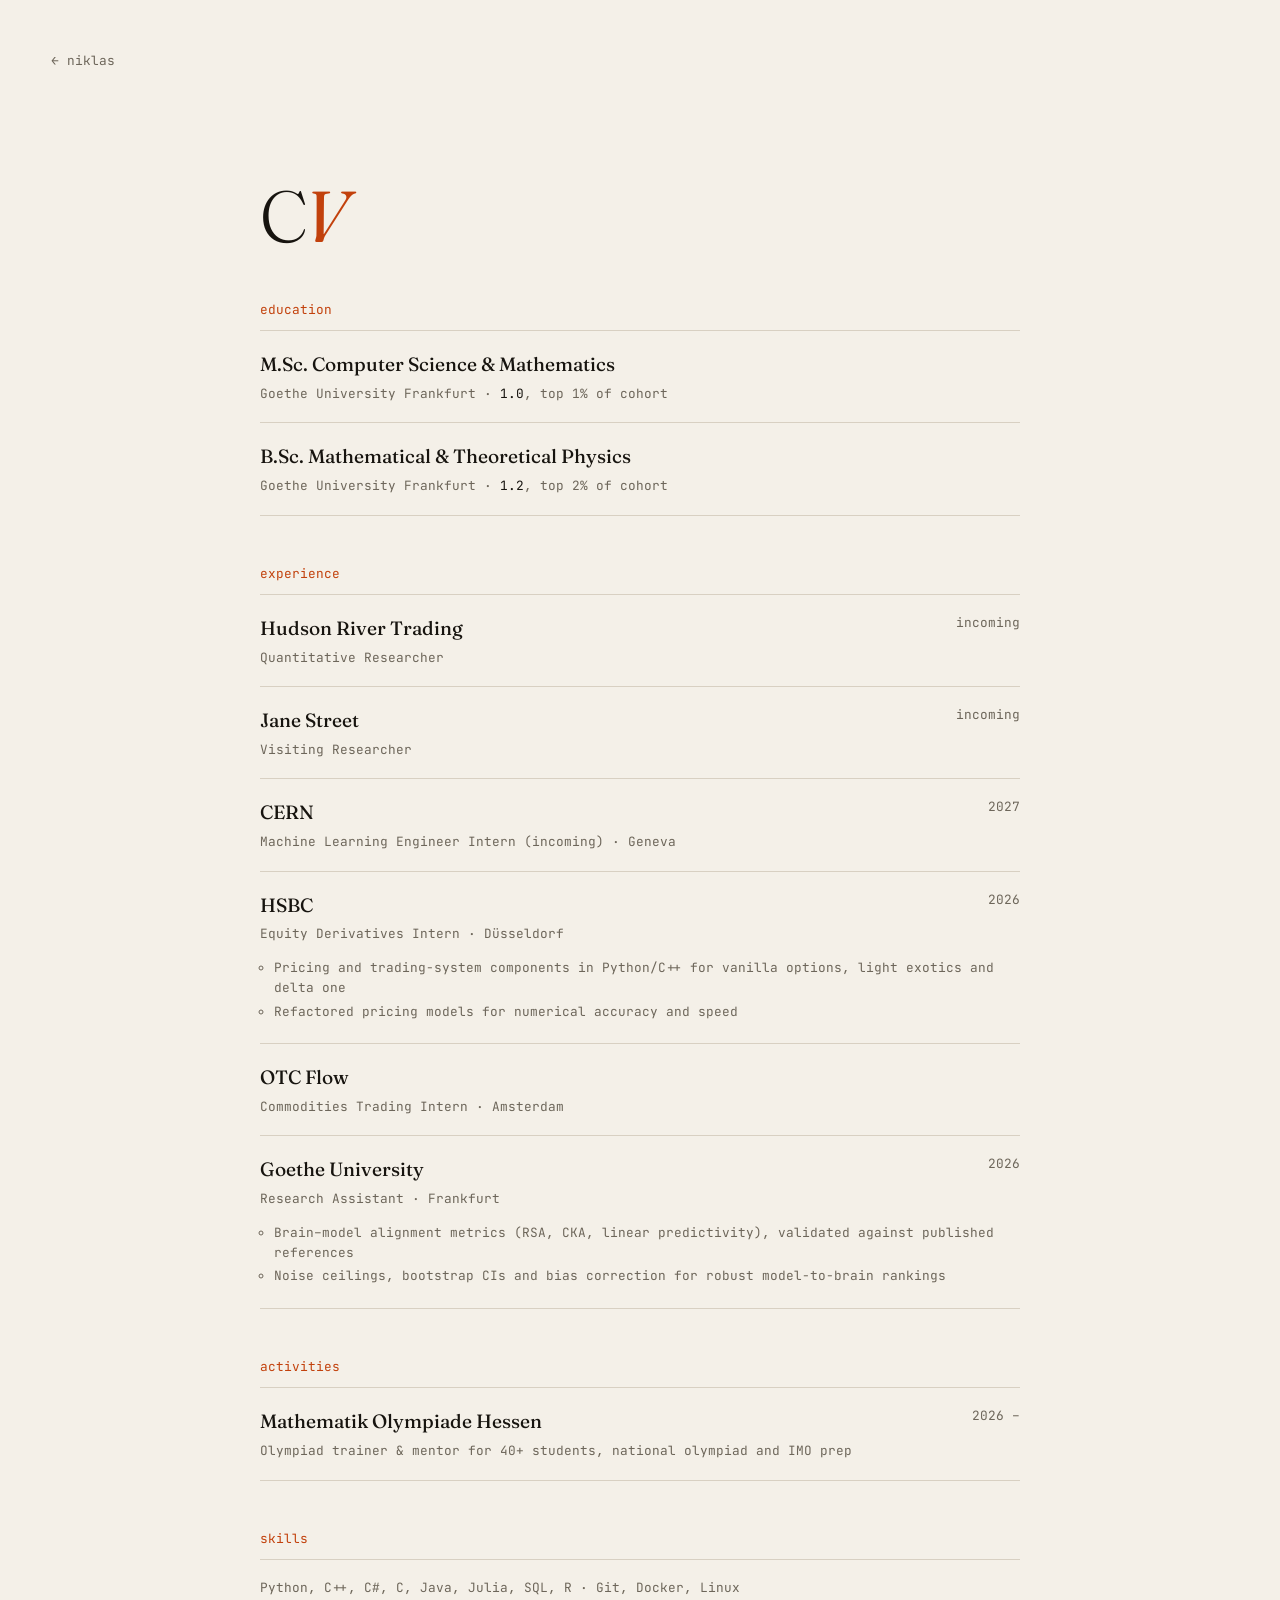
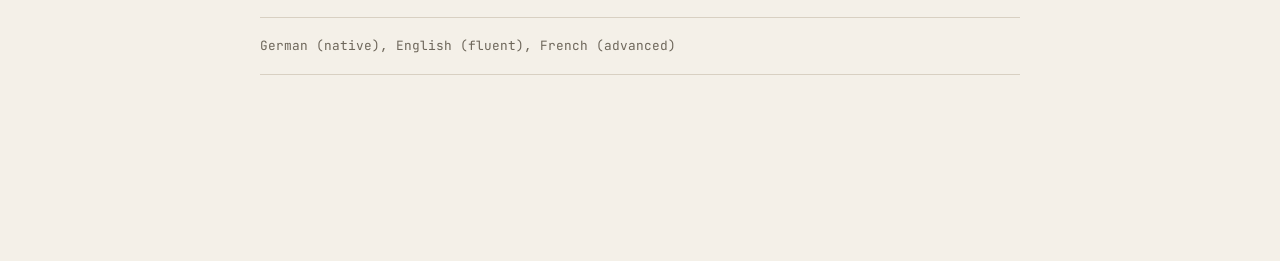
==== cv.html @ 652d4358 "Initial commit" ====
<!doctype html>
<html lang="en">
<head>
<meta charset="utf-8">
<meta name="viewport" content="width=device-width, initial-scale=1">
<title>CV · Niklas</title>
<link rel="preconnect" href="https://fonts.googleapis.com">
<link rel="preconnect" href="https://fonts.gstatic.com" crossorigin>
<link href="https://fonts.googleapis.com/css2?family=Fraunces:ital,opsz,wght@0,9..144,300;0,9..144,450;1,9..144,400&family=JetBrains+Mono:wght@400&display=swap" rel="stylesheet">
<link rel="stylesheet" href="page.css">
<script>try { const t = localStorage.getItem("theme"); if (t) document.documentElement.dataset.theme = t; } catch (e) {}</script>
</head>
<body>
<a href="index.html">← niklas</a>
<main>
  <h1>C<em>V</em></h1>

  <h2>education</h2>
  <ol>
    <li>
      <span class="title">M.Sc. Computer Science &amp; Mathematics</span>
      <span class="meta">Goethe University Frankfurt · <b>1.0</b>, top 1% of cohort</span>
    </li>
    <li>
      <span class="title">B.Sc. Mathematical &amp; Theoretical Physics</span>
      <span class="meta">Goethe University Frankfurt · <b>1.2</b>, top 2% of cohort</span>
    </li>
  </ol>

  <h2>experience</h2>
  <ol>
    <li>
      <span class="title">Hudson River Trading</span>
      <span class="when">incoming</span>
      <span class="meta">Quantitative Researcher</span>
    </li>
    <li>
      <span class="title">Jane Street</span>
      <span class="when">incoming</span>
      <span class="meta">Visiting Researcher</span>
    </li>
    <li>
      <span class="title">CERN</span>
      <span class="when">2027</span>
      <span class="meta">Machine Learning Engineer Intern (incoming) · Geneva</span>
    </li>
    <li>
      <span class="title">HSBC</span>
      <span class="when">2026</span>
      <span class="meta">Equity Derivatives Intern · Düsseldorf</span>
      <ul class="points">
        <li>Pricing and trading-system components in Python/C++ for vanilla options, light exotics and delta one</li>
        <li>Refactored pricing models for numerical accuracy and speed</li>
      </ul>
    </li>
    <li>
      <span class="title">OTC Flow</span>
      <span class="when"></span>
      <span class="meta">Commodities Trading Intern · Amsterdam</span>
    </li>
    <li>
      <span class="title">Goethe University</span>
      <span class="when">2026</span>
      <span class="meta">Research Assistant · Frankfurt</span>
      <ul class="points">
        <li>Brain–model alignment metrics (RSA, CKA, linear predictivity), validated against published references</li>
        <li>Noise ceilings, bootstrap CIs and bias correction for robust model-to-brain rankings</li>
      </ul>
    </li>
  </ol>

  <h2>activities</h2>
  <ol>
    <li>
      <span class="title">Mathematik Olympiade Hessen</span>
      <span class="when">2026 –</span>
      <span class="meta">Olympiad trainer &amp; mentor for 40+ students, national olympiad and IMO prep</span>
    </li>
  </ol>

  <h2>skills</h2>
  <ol>
    <li><span class="full">Python, C++, C#, C, Java, Julia, SQL, R · Git, Docker, Linux</span></li>
    <li><span class="full">German (native), English (fluent), French (advanced)</span></li>
  </ol>
</main>
</body>
</html>
---- page.css ----
/* shared style for the sub-pages (cv, publications) */
:root { --paper: #f4f0e8; --ink: #17140f; --muted: #6d665a; --rule: #d8d0c2; --accent: #c2410c; --gutter: clamp(20px, 4vw, 56px); }
@media (prefers-color-scheme: dark) {
  :root:not([data-theme="light"]) { --paper: #000; --ink: #ece6da; --muted: #8f877a; --rule: #26231e; --accent: #f59e0b; }
}
:root[data-theme="dark"] { --paper: #000; --ink: #ece6da; --muted: #8f877a; --rule: #26231e; --accent: #f59e0b; }

* { box-sizing: border-box; margin: 0; }
body { background: var(--paper); color: var(--ink); font-family: "JetBrains Mono", ui-monospace, monospace; font-size: 0.8rem; line-height: 1.6; padding: var(--gutter); }
a { color: var(--muted); text-decoration: none; transition: color 150ms; }
a:hover { color: var(--accent); }
:focus-visible { outline: 2px solid var(--accent); outline-offset: 3px; }

main { max-width: 760px; margin: 12vh auto 15vh; }
h1 { font-family: "Fraunces", Georgia, serif; font-weight: 300; font-size: clamp(2.6rem, 1.5rem + 4vw, 4.5rem); letter-spacing: -0.04em; line-height: 1; margin-bottom: 40px; }
h1 em { font-weight: 400; color: var(--accent); }
h2 { font-weight: 400; font-size: 0.8rem; color: var(--accent); margin: 48px 0 0; padding-bottom: 10px; }

ol { list-style: none; padding: 0; border-top: 1px solid var(--rule); }
ol > li { padding: 18px 0; border-bottom: 1px solid var(--rule); display: grid; grid-template-columns: minmax(0, 1fr) auto; gap: 4px 24px; }
.title { font-family: "Fraunces", Georgia, serif; font-size: 1.2rem; font-weight: 450; color: var(--ink); }
.when { color: var(--muted); white-space: nowrap; align-self: baseline; }
.meta, .full { color: var(--muted); grid-column: 1 / -1; }
.meta b { color: var(--ink); font-weight: 400; }
ul.points { grid-column: 1 / -1; padding-left: 1.1em; color: var(--muted); margin-top: 6px; }
ul.points li { margin: 3px 0; }

@media (max-width: 600px) {
  ol > li { grid-template-columns: 1fr; }
  .when { order: -1; }
}
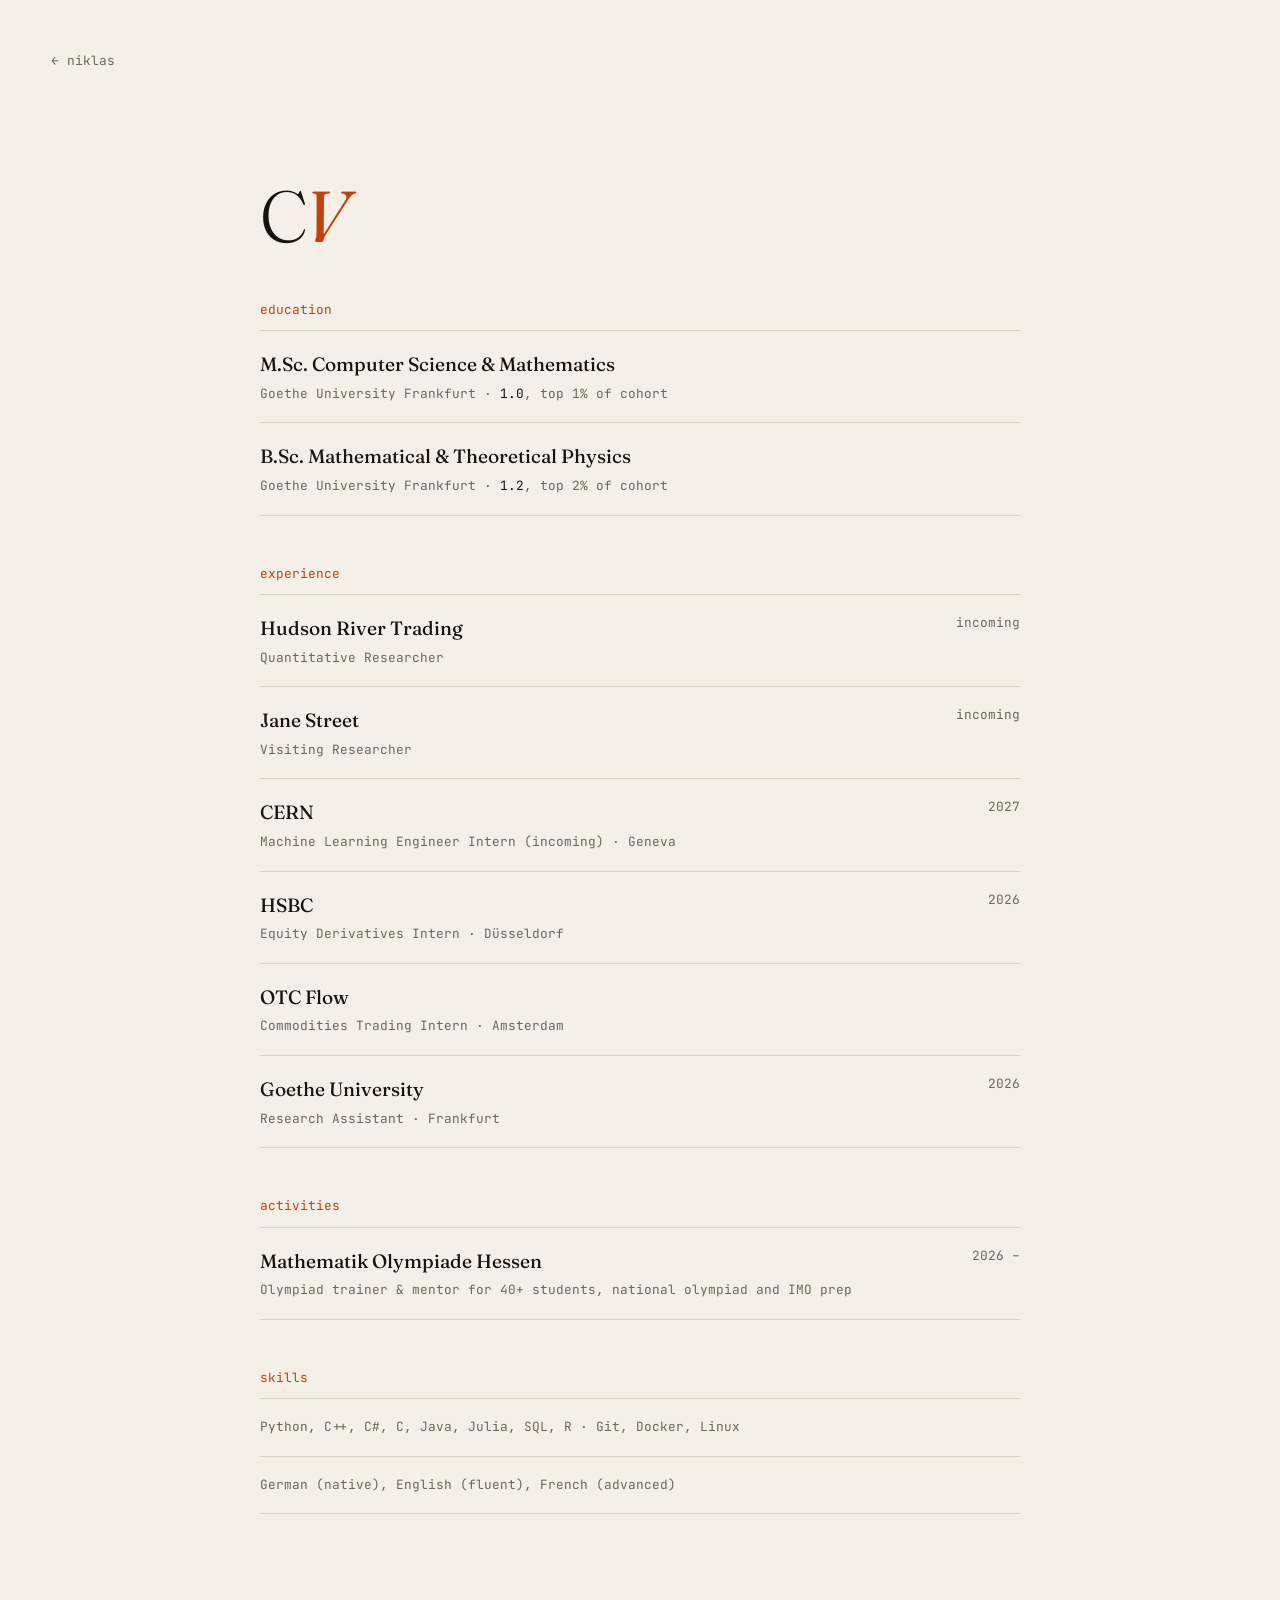
==== commit e0d73a9c: "fix: remove bullet points from CV entries" ====
--- a/cv.html
+++ b/cv.html
@@ -48,10 +48,6 @@
       <span class="title">HSBC</span>
       <span class="when">2026</span>
       <span class="meta">Equity Derivatives Intern · Düsseldorf</span>
-      <ul class="points">
-        <li>Pricing and trading-system components in Python/C++ for vanilla options, light exotics and delta one</li>
-        <li>Refactored pricing models for numerical accuracy and speed</li>
-      </ul>
     </li>
     <li>
       <span class="title">OTC Flow</span>
@@ -62,10 +58,6 @@
       <span class="title">Goethe University</span>
       <span class="when">2026</span>
       <span class="meta">Research Assistant · Frankfurt</span>
-      <ul class="points">
-        <li>Brain–model alignment metrics (RSA, CKA, linear predictivity), validated against published references</li>
-        <li>Noise ceilings, bootstrap CIs and bias correction for robust model-to-brain rankings</li>
-      </ul>
     </li>
   </ol>
 
--- a/page.css
+++ b/page.css
@@ -22,8 +22,6 @@
 .when { color: var(--muted); white-space: nowrap; align-self: baseline; }
 .meta, .full { color: var(--muted); grid-column: 1 / -1; }
 .meta b { color: var(--ink); font-weight: 400; }
-ul.points { grid-column: 1 / -1; padding-left: 1.1em; color: var(--muted); margin-top: 6px; }
-ul.points li { margin: 3px 0; }
 
 @media (max-width: 600px) {
   ol > li { grid-template-columns: 1fr; }
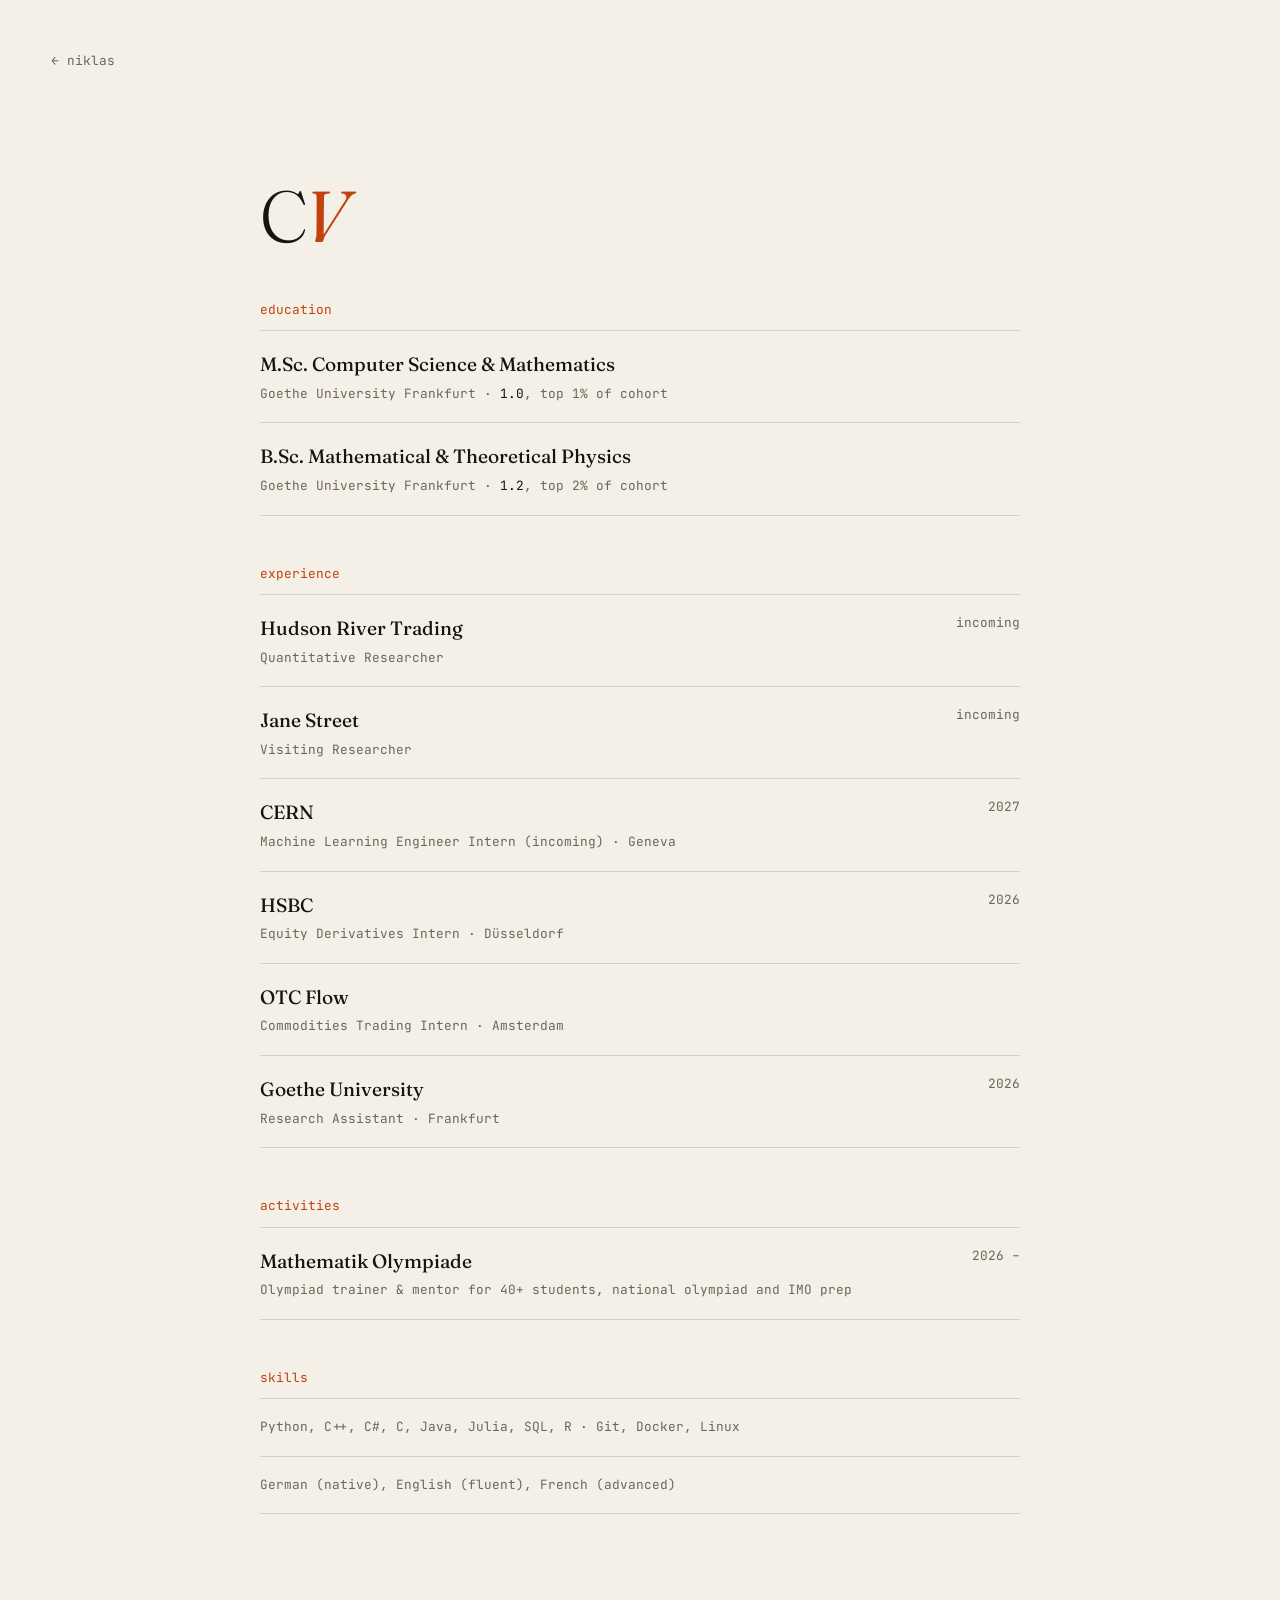
==== commit dbb1fc35: "Fix: CV update" ====
--- a/cv.html
+++ b/cv.html
@@ -64,7 +64,7 @@
   <h2>activities</h2>
   <ol>
     <li>
-      <span class="title">Mathematik Olympiade Hessen</span>
+      <span class="title">Mathematik Olympiade</span>
       <span class="when">2026 –</span>
       <span class="meta">Olympiad trainer &amp; mentor for 40+ students, national olympiad and IMO prep</span>
     </li>
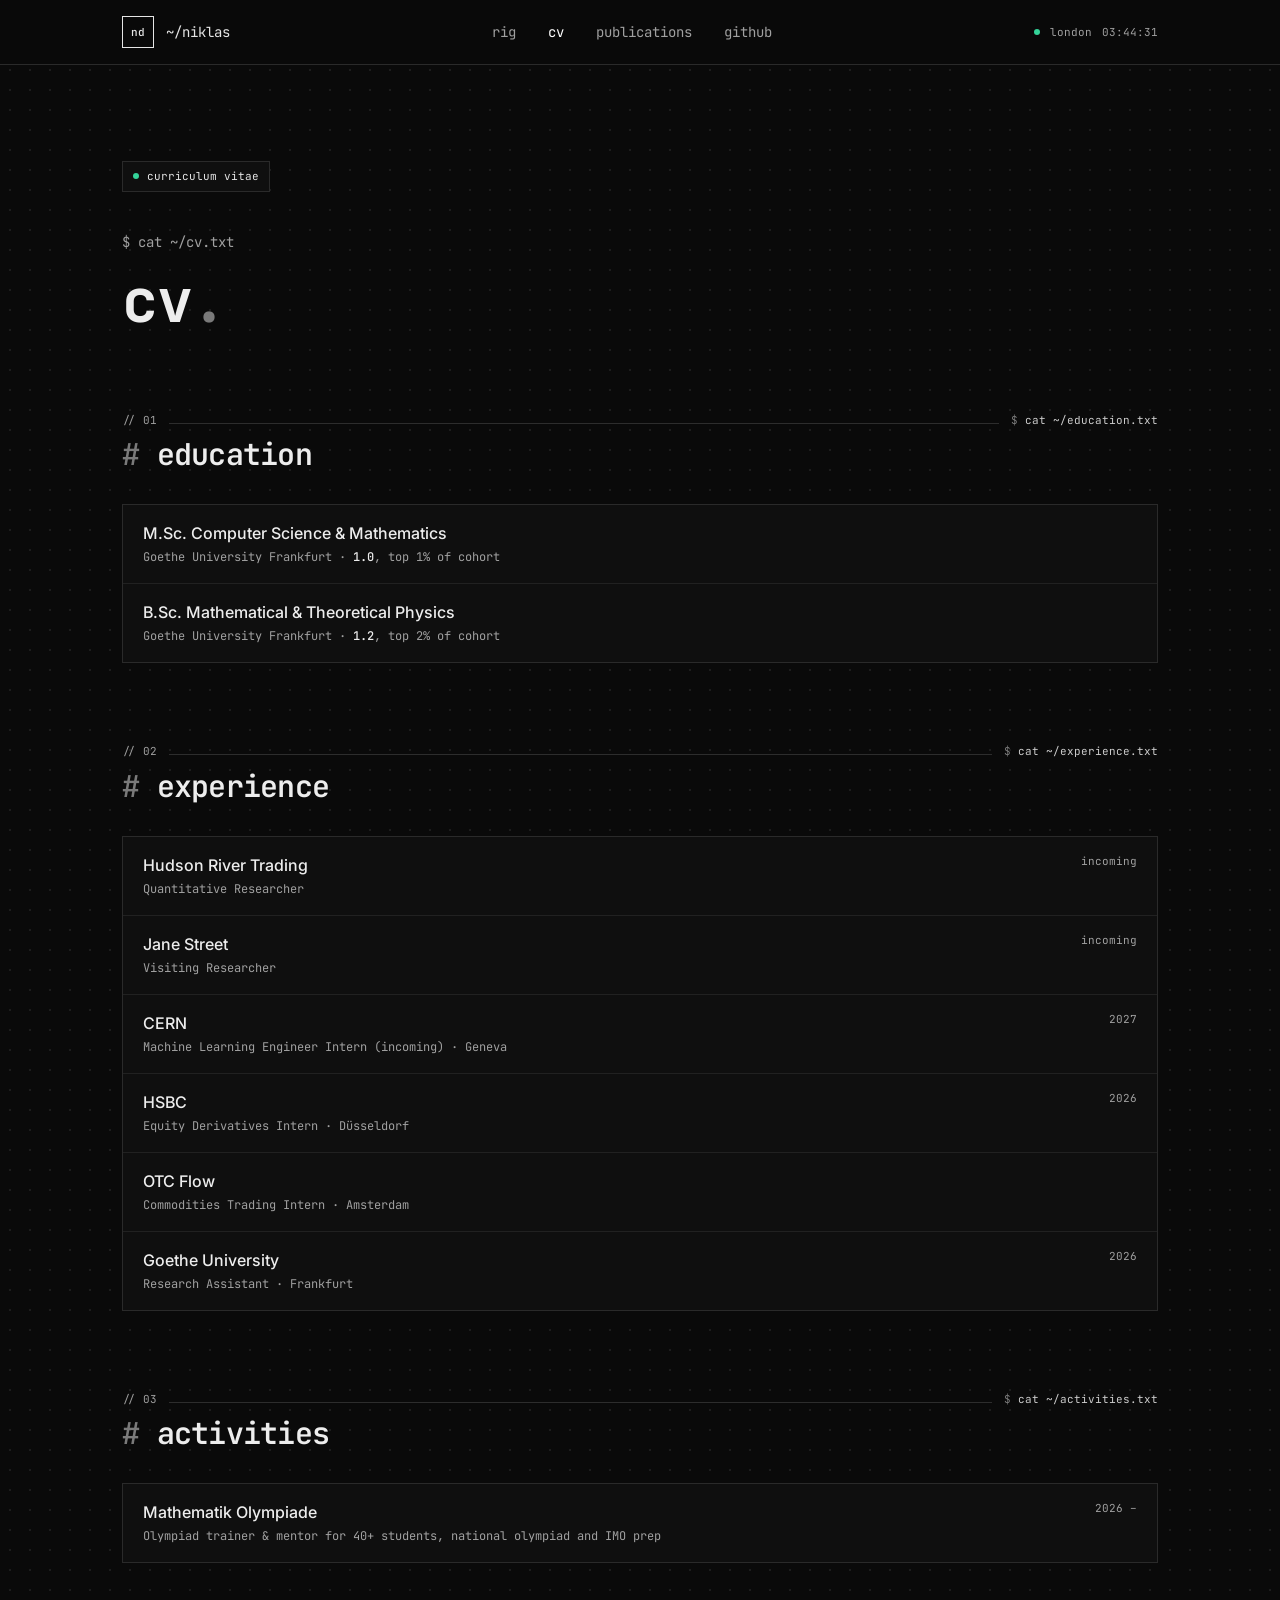
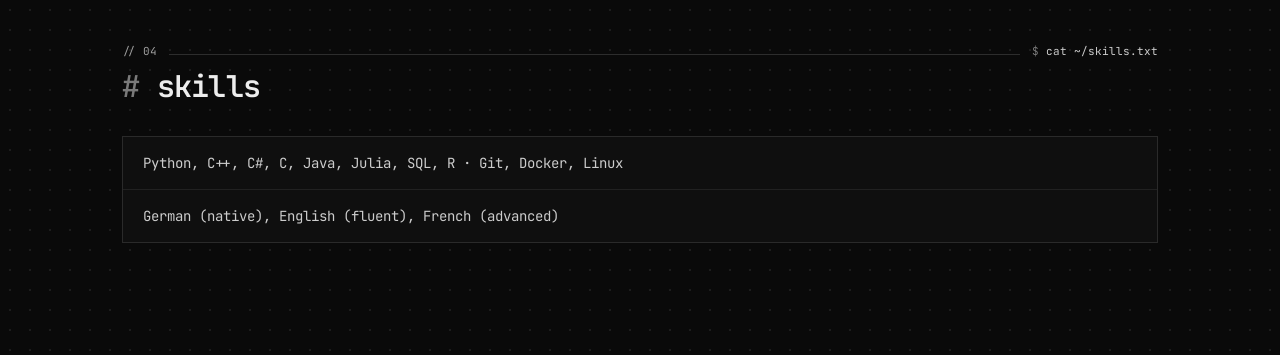
==== commit afeb9b37: "style: restyle cv and publications to match home page" ====
--- a/cv.html
+++ b/cv.html
@@ -3,78 +3,128 @@
 <head>
 <meta charset="utf-8">
 <meta name="viewport" content="width=device-width, initial-scale=1">
-<title>CV · Niklas</title>
+<title>cv · niklas</title>
+<meta name="theme-color" content="#0a0a0a">
+<meta name="color-scheme" content="dark">
+<link rel="icon" href="favicon.svg" type="image/svg+xml">
 <link rel="preconnect" href="https://fonts.googleapis.com">
 <link rel="preconnect" href="https://fonts.gstatic.com" crossorigin>
-<link href="https://fonts.googleapis.com/css2?family=Fraunces:ital,opsz,wght@0,9..144,300;0,9..144,450;1,9..144,400&family=JetBrains+Mono:wght@400&display=swap" rel="stylesheet">
+<link href="https://fonts.googleapis.com/css2?family=Inter:wght@400;500&family=JetBrains+Mono:wght@400;500;700&display=swap" rel="stylesheet">
 <link rel="stylesheet" href="page.css">
-<script>try { const t = localStorage.getItem("theme"); if (t) document.documentElement.dataset.theme = t; } catch (e) {}</script>
 </head>
 <body>
-<a href="index.html">← niklas</a>
+
+<header>
+  <div class="wrap">
+    <a class="logo" href="index.html"><b>nd</b><span>~/niklas</span></a>
+    <nav aria-label="Main navigation">
+      <a href="index.html#rig">rig</a>
+      <a href="cv.html" aria-current="page">cv</a>
+      <a href="publications.html">publications</a>
+      <a href="https://github.com/niklasdgl">github</a>
+    </nav>
+    <div class="status"><span class="dot"></span><span>london</span><span id="clock" aria-hidden="true"></span></div>
+  </div>
+  <div class="wrap"><nav class="subnav" aria-label="Mobile navigation">
+    <a href="index.html#rig">rig</a>
+    <a href="cv.html" aria-current="page">cv</a>
+    <a href="publications.html">publications</a>
+    <a href="https://github.com/niklasdgl">github</a>
+  </nav></div>
+</header>
+
 <main>
-  <h1>C<em>V</em></h1>
+  <div class="wrap">
+    <span class="badge"><span class="dot"></span>curriculum vitae</span>
+    <p class="prompt">$ cat ~/cv.txt</p>
+    <h1>cv<i>.</i></h1>
 
-  <h2>education</h2>
-  <ol>
-    <li>
+  <section class="section" aria-labelledby="education-h">
+    <div class="sec-head">
+      <div class="sec-top"><span aria-hidden="true">// 01</span><span class="rule" aria-hidden="true"></span><span class="cmd" aria-hidden="true"><b>$</b> cat ~/education.txt</span></div>
+      <h2 id="education-h"><span aria-hidden="true">#</span> education</h2>
+    </div>
+    <ol class="frame">
+      <li>
       <span class="title">M.Sc. Computer Science &amp; Mathematics</span>
       <span class="meta">Goethe University Frankfurt · <b>1.0</b>, top 1% of cohort</span>
-    </li>
-    <li>
+      </li>
+      <li>
       <span class="title">B.Sc. Mathematical &amp; Theoretical Physics</span>
       <span class="meta">Goethe University Frankfurt · <b>1.2</b>, top 2% of cohort</span>
-    </li>
-  </ol>
+      </li>
+  
+    </ol>
+  </section>
 
-  <h2>experience</h2>
-  <ol>
-    <li>
+  <section class="section" aria-labelledby="experience-h">
+    <div class="sec-head">
+      <div class="sec-top"><span aria-hidden="true">// 02</span><span class="rule" aria-hidden="true"></span><span class="cmd" aria-hidden="true"><b>$</b> cat ~/experience.txt</span></div>
+      <h2 id="experience-h"><span aria-hidden="true">#</span> experience</h2>
+    </div>
+    <ol class="frame">
+      <li>
       <span class="title">Hudson River Trading</span>
       <span class="when">incoming</span>
       <span class="meta">Quantitative Researcher</span>
-    </li>
-    <li>
+      </li>
+      <li>
       <span class="title">Jane Street</span>
       <span class="when">incoming</span>
       <span class="meta">Visiting Researcher</span>
-    </li>
-    <li>
+      </li>
+      <li>
       <span class="title">CERN</span>
       <span class="when">2027</span>
       <span class="meta">Machine Learning Engineer Intern (incoming) · Geneva</span>
-    </li>
-    <li>
+      </li>
+      <li>
       <span class="title">HSBC</span>
       <span class="when">2026</span>
       <span class="meta">Equity Derivatives Intern · Düsseldorf</span>
-    </li>
-    <li>
+      </li>
+      <li>
       <span class="title">OTC Flow</span>
       <span class="when"></span>
       <span class="meta">Commodities Trading Intern · Amsterdam</span>
-    </li>
-    <li>
+      </li>
+      <li>
       <span class="title">Goethe University</span>
       <span class="when">2026</span>
       <span class="meta">Research Assistant · Frankfurt</span>
-    </li>
-  </ol>
+      </li>
+  
+    </ol>
+  </section>
 
-  <h2>activities</h2>
-  <ol>
-    <li>
+  <section class="section" aria-labelledby="activities-h">
+    <div class="sec-head">
+      <div class="sec-top"><span aria-hidden="true">// 03</span><span class="rule" aria-hidden="true"></span><span class="cmd" aria-hidden="true"><b>$</b> cat ~/activities.txt</span></div>
+      <h2 id="activities-h"><span aria-hidden="true">#</span> activities</h2>
+    </div>
+    <ol class="frame">
+      <li>
       <span class="title">Mathematik Olympiade</span>
       <span class="when">2026 –</span>
       <span class="meta">Olympiad trainer &amp; mentor for 40+ students, national olympiad and IMO prep</span>
-    </li>
-  </ol>
+      </li>
+  
+    </ol>
+  </section>
 
-  <h2>skills</h2>
-  <ol>
-    <li><span class="full">Python, C++, C#, C, Java, Julia, SQL, R · Git, Docker, Linux</span></li>
-    <li><span class="full">German (native), English (fluent), French (advanced)</span></li>
-  </ol>
+  <section class="section" aria-labelledby="skills-h">
+    <div class="sec-head">
+      <div class="sec-top"><span aria-hidden="true">// 04</span><span class="rule" aria-hidden="true"></span><span class="cmd" aria-hidden="true"><b>$</b> cat ~/skills.txt</span></div>
+      <h2 id="skills-h"><span aria-hidden="true">#</span> skills</h2>
+    </div>
+    <ol class="frame">
+      <li><span class="full">Python, C++, C#, C, Java, Julia, SQL, R · Git, Docker, Linux</span></li>
+      <li><span class="full">German (native), English (fluent), French (advanced)</span></li>
+  
+    </ol>
+  </section>
+  </div>
 </main>
+<script src="page.js"></script>
 </body>
 </html>
--- a/page.css
+++ b/page.css
@@ -1,29 +1,71 @@
-/* shared style for the sub-pages (cv, publications) */
-:root { --paper: #f4f0e8; --ink: #17140f; --muted: #6d665a; --rule: #d8d0c2; --accent: #c2410c; --gutter: clamp(20px, 4vw, 56px); }
-@media (prefers-color-scheme: dark) {
-  :root:not([data-theme="light"]) { --paper: #000; --ink: #ece6da; --muted: #8f877a; --rule: #26231e; --accent: #f59e0b; }
+/* shared style for the sub-pages (cv, publications) — same system as index.html */
+:root {
+  --bg: #0a0a0a; --panel: #0f0f0f; --ink: #e5e5e5; --ink-hi: #ededed; --muted: #a0a0a0; --dim: #7a7a7a;
+  --line: #2a2a2a; --line-hi: #5a5a5a; --ok: #34d399;
+  --mono: "JetBrains Mono", ui-monospace, SFMono-Regular, Menlo, monospace;
+  --sans: Inter, system-ui, -apple-system, "Segoe UI", sans-serif;
 }
-:root[data-theme="dark"] { --paper: #000; --ink: #ece6da; --muted: #8f877a; --rule: #26231e; --accent: #f59e0b; }
+* { box-sizing: border-box; margin: 0; }
+html { scroll-behavior: smooth; }
+body {
+  background: var(--bg); color: var(--ink); font-family: var(--sans); font-size: 1rem; line-height: 1.5;
+  -webkit-font-smoothing: antialiased; min-height: 100vh; overflow-x: hidden;
+  background-image: radial-gradient(rgba(255,255,255,.08) 1px, transparent 1px); background-size: 20px 20px;
+}
+::selection { background: var(--ink); color: var(--bg); }
+a { color: inherit; text-decoration: none; }
+:focus-visible { outline: 1px solid var(--ink); outline-offset: 2px; }
+.wrap { max-width: 1100px; margin: 0 auto; padding: 0 1rem; }
+@media (min-width: 640px) { .wrap { padding: 0 2rem; } }
 
-* { box-sizing: border-box; margin: 0; }
-body { background: var(--paper); color: var(--ink); font-family: "JetBrains Mono", ui-monospace, monospace; font-size: 0.8rem; line-height: 1.6; padding: var(--gutter); }
-a { color: var(--muted); text-decoration: none; transition: color 150ms; }
-a:hover { color: var(--accent); }
-:focus-visible { outline: 2px solid var(--accent); outline-offset: 3px; }
+/* header: logo left, nav centre, status right */
+header { position: sticky; top: 0; z-index: 50; background: rgba(10,10,10,.85); backdrop-filter: blur(8px); border-bottom: 1px solid var(--line); }
+header > .wrap:first-child { display: flex; align-items: center; justify-content: space-between; height: 64px; font-family: var(--mono); font-size: .875rem; }
+.logo { display: flex; align-items: center; gap: .75rem; }
+.logo b { display: grid; place-items: center; width: 2rem; height: 2rem; border: 1px solid var(--ink); font-size: .6875rem; font-weight: 500; }
+nav { display: none; gap: 2rem; color: var(--muted); }
+nav a { transition: color .15s; } nav a:hover, nav a[aria-current] { color: #fff; }
+@media (min-width: 768px) { nav { display: flex; } }
+.status { display: flex; align-items: center; gap: .625rem; font-size: .6875rem; color: var(--muted); }
+.dot { width: .375rem; height: .375rem; border-radius: 50%; background: var(--ok); animation: pulse 2.4s ease-in-out infinite; }
+@keyframes pulse { 0%,100% { opacity: 1; transform: scale(1); } 50% { opacity: .55; transform: scale(.85); } }
+@media (prefers-reduced-motion: reduce) { .dot { animation: none; } }
+/* phones: nav drops into a second row under the header bar */
+.subnav { display: flex; gap: 1.5rem; padding: .75rem 0; border-bottom: 1px solid var(--line); font-family: var(--mono); font-size: .875rem; color: var(--muted); }
+.subnav a:hover, .subnav a[aria-current] { color: #fff; }
+@media (min-width: 768px) { .subnav { display: none; } }
 
-main { max-width: 760px; margin: 12vh auto 15vh; }
-h1 { font-family: "Fraunces", Georgia, serif; font-weight: 300; font-size: clamp(2.6rem, 1.5rem + 4vw, 4.5rem); letter-spacing: -0.04em; line-height: 1; margin-bottom: 40px; }
-h1 em { font-weight: 400; color: var(--accent); }
-h2 { font-weight: 400; font-size: 0.8rem; color: var(--accent); margin: 48px 0 0; padding-bottom: 10px; }
+main { padding: 4rem 0 5rem; }
+@media (min-width: 640px) { main { padding: 6rem 0 7rem; } }
+.badge { display: inline-flex; align-items: center; gap: .5rem; padding: .375rem .625rem; border: 1px solid var(--line); background: var(--panel); font-family: var(--mono); font-size: .6875rem; color: var(--ink); }
+.prompt { margin: 2.5rem 0 1rem; font-family: var(--mono); font-size: .875rem; color: var(--muted); }
+h1 { font-family: var(--mono); font-weight: 700; font-size: 2rem; line-height: 1.05; letter-spacing: -0.025em; color: var(--ink-hi); }
+h1 i { font-style: normal; color: var(--dim); }
+@media (min-width: 640px) { h1 { font-size: 3rem; } }
+@media (min-width: 768px) { h1 { font-size: 3.75rem; } }
 
-ol { list-style: none; padding: 0; border-top: 1px solid var(--rule); }
-ol > li { padding: 18px 0; border-bottom: 1px solid var(--rule); display: grid; grid-template-columns: minmax(0, 1fr) auto; gap: 4px 24px; }
-.title { font-family: "Fraunces", Georgia, serif; font-size: 1.2rem; font-weight: 450; color: var(--ink); }
-.when { color: var(--muted); white-space: nowrap; align-self: baseline; }
-.meta, .full { color: var(--muted); grid-column: 1 / -1; }
-.meta b { color: var(--ink); font-weight: 400; }
+.section { margin-top: 5rem; scroll-margin-top: 6rem; }
+.sec-head { display: flex; flex-direction: column; gap: .5rem; margin-bottom: 2rem; }
+.sec-top { display: flex; align-items: baseline; gap: .75rem; font-family: var(--mono); font-size: .6875rem; color: var(--muted); }
+.sec-top .rule { flex: 1; height: 1px; background: rgba(61,61,61,.7); }
+.sec-top .cmd { color: #ccc; } .sec-top .cmd b { font-weight: 400; color: var(--dim); }
+h2 { font-family: var(--mono); font-size: 1.5rem; line-height: 2rem; font-weight: 600; letter-spacing: -0.025em; color: var(--ink-hi); }
+h2 span { color: var(--dim); }
+@media (min-width: 640px) { h2 { font-size: 1.875rem; line-height: 2.25rem; } }
+
+/* entries live in one framed list per section */
+.frame { list-style: none; padding: 0; border: 1px solid var(--line); background: var(--panel); overflow: hidden; }
+.frame > li { display: grid; grid-template-columns: minmax(0, 1fr) auto; gap: .125rem 1.5rem; padding: 1rem 1.25rem; border-top: 1px solid rgba(42,42,42,.7); transition: background-color .2s ease; }
+.frame > li:first-child { border-top: 0; }
+.frame > li:hover { background: #141414; }
+.title { font-size: 1rem; line-height: 1.5rem; font-weight: 500; color: var(--ink-hi); }
+a.title:hover { color: #fff; text-decoration: underline; text-underline-offset: 3px; }
+.when { align-self: baseline; white-space: nowrap; font-family: var(--mono); font-size: .6875rem; color: var(--muted); }
+.meta, .full { grid-column: 1 / -1; font-family: var(--mono); font-size: .75rem; line-height: 1.25rem; color: var(--muted); }
+.meta b { color: var(--ink-hi); font-weight: 500; }
+.full { font-size: .875rem; color: #ccc; }
 
 @media (max-width: 600px) {
-  ol > li { grid-template-columns: 1fr; }
+  .frame > li { grid-template-columns: 1fr; }
   .when { order: -1; }
 }
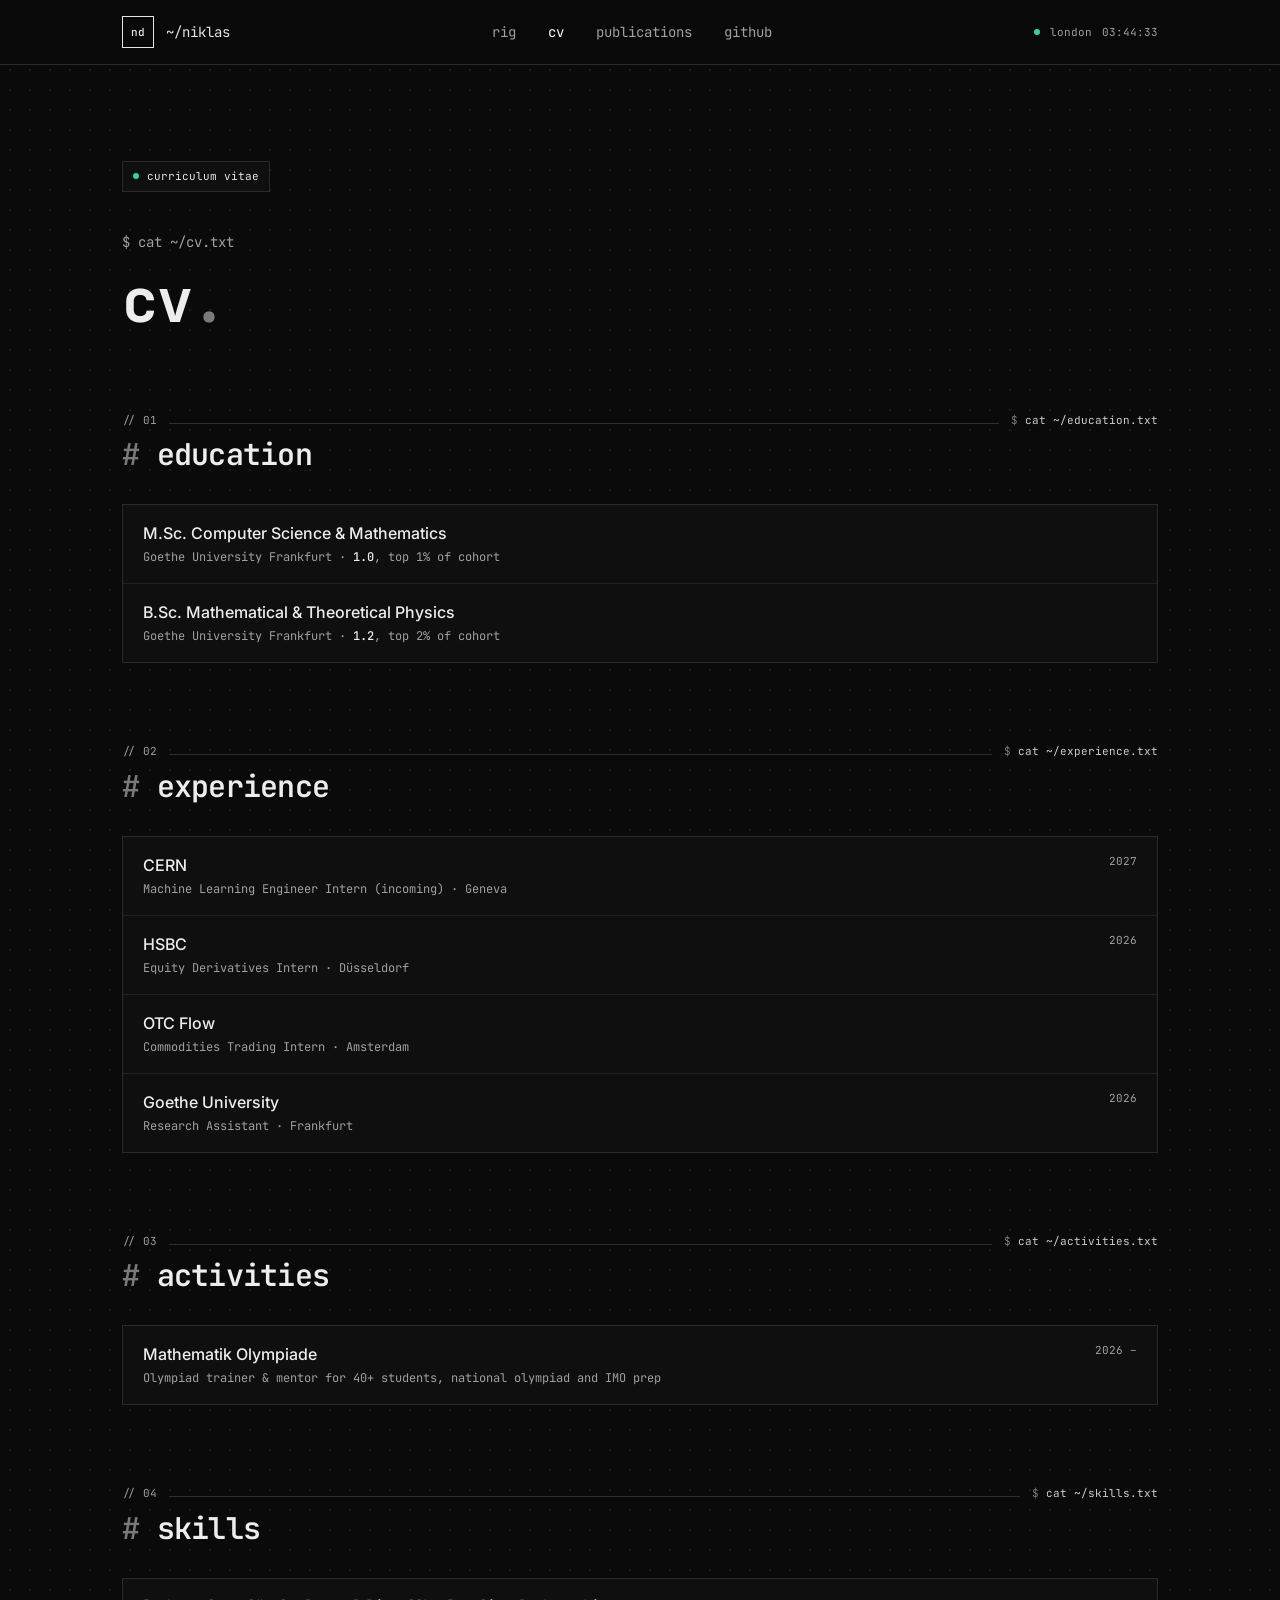
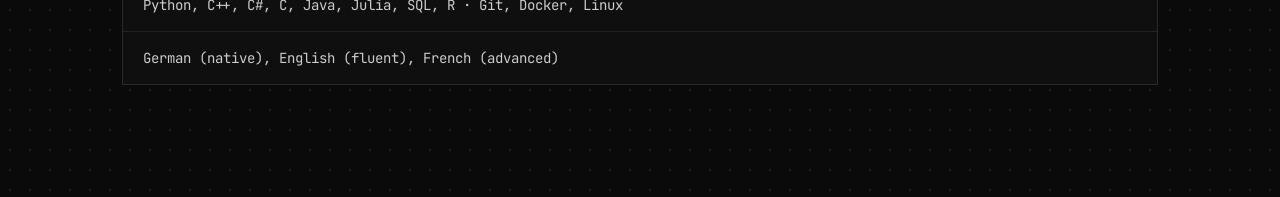
==== commit 463198de: "fix: remove inaccurate experience entries" ====
--- a/cv.html
+++ b/cv.html
@@ -64,16 +64,6 @@
     </div>
     <ol class="frame">
       <li>
-      <span class="title">Hudson River Trading</span>
-      <span class="when">incoming</span>
-      <span class="meta">Quantitative Researcher</span>
-      </li>
-      <li>
-      <span class="title">Jane Street</span>
-      <span class="when">incoming</span>
-      <span class="meta">Visiting Researcher</span>
-      </li>
-      <li>
       <span class="title">CERN</span>
       <span class="when">2027</span>
       <span class="meta">Machine Learning Engineer Intern (incoming) · Geneva</span>
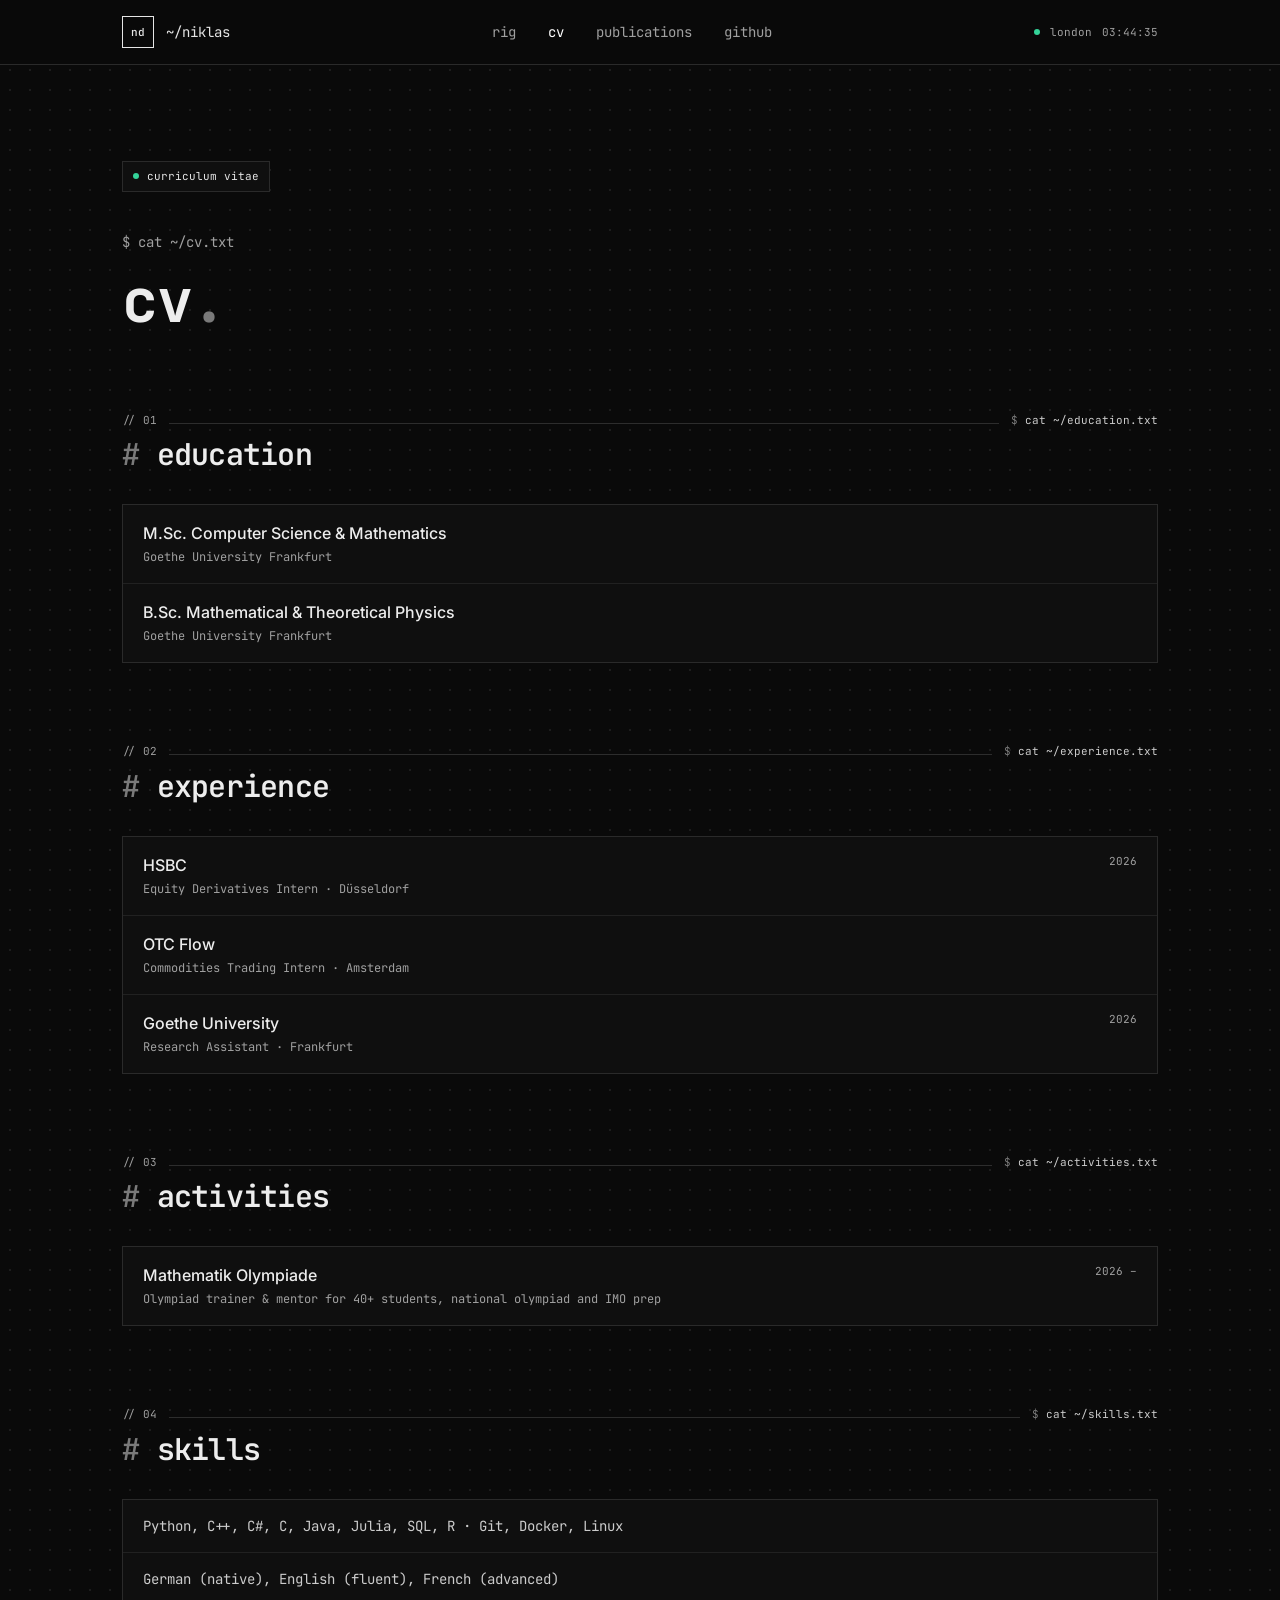
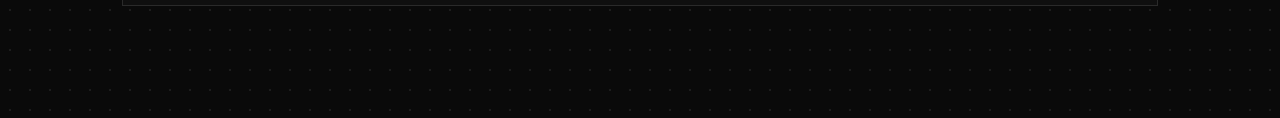
==== commit 98010aae: "fix: remove declined offer and grades from cv" ====
--- a/cv.html
+++ b/cv.html
@@ -47,11 +47,11 @@
     <ol class="frame">
       <li>
       <span class="title">M.Sc. Computer Science &amp; Mathematics</span>
-      <span class="meta">Goethe University Frankfurt · <b>1.0</b>, top 1% of cohort</span>
+      <span class="meta">Goethe University Frankfurt</span>
       </li>
       <li>
       <span class="title">B.Sc. Mathematical &amp; Theoretical Physics</span>
-      <span class="meta">Goethe University Frankfurt · <b>1.2</b>, top 2% of cohort</span>
+      <span class="meta">Goethe University Frankfurt</span>
       </li>
   
     </ol>
@@ -63,11 +63,6 @@
       <h2 id="experience-h"><span aria-hidden="true">#</span> experience</h2>
     </div>
     <ol class="frame">
-      <li>
-      <span class="title">CERN</span>
-      <span class="when">2027</span>
-      <span class="meta">Machine Learning Engineer Intern (incoming) · Geneva</span>
-      </li>
       <li>
       <span class="title">HSBC</span>
       <span class="when">2026</span>
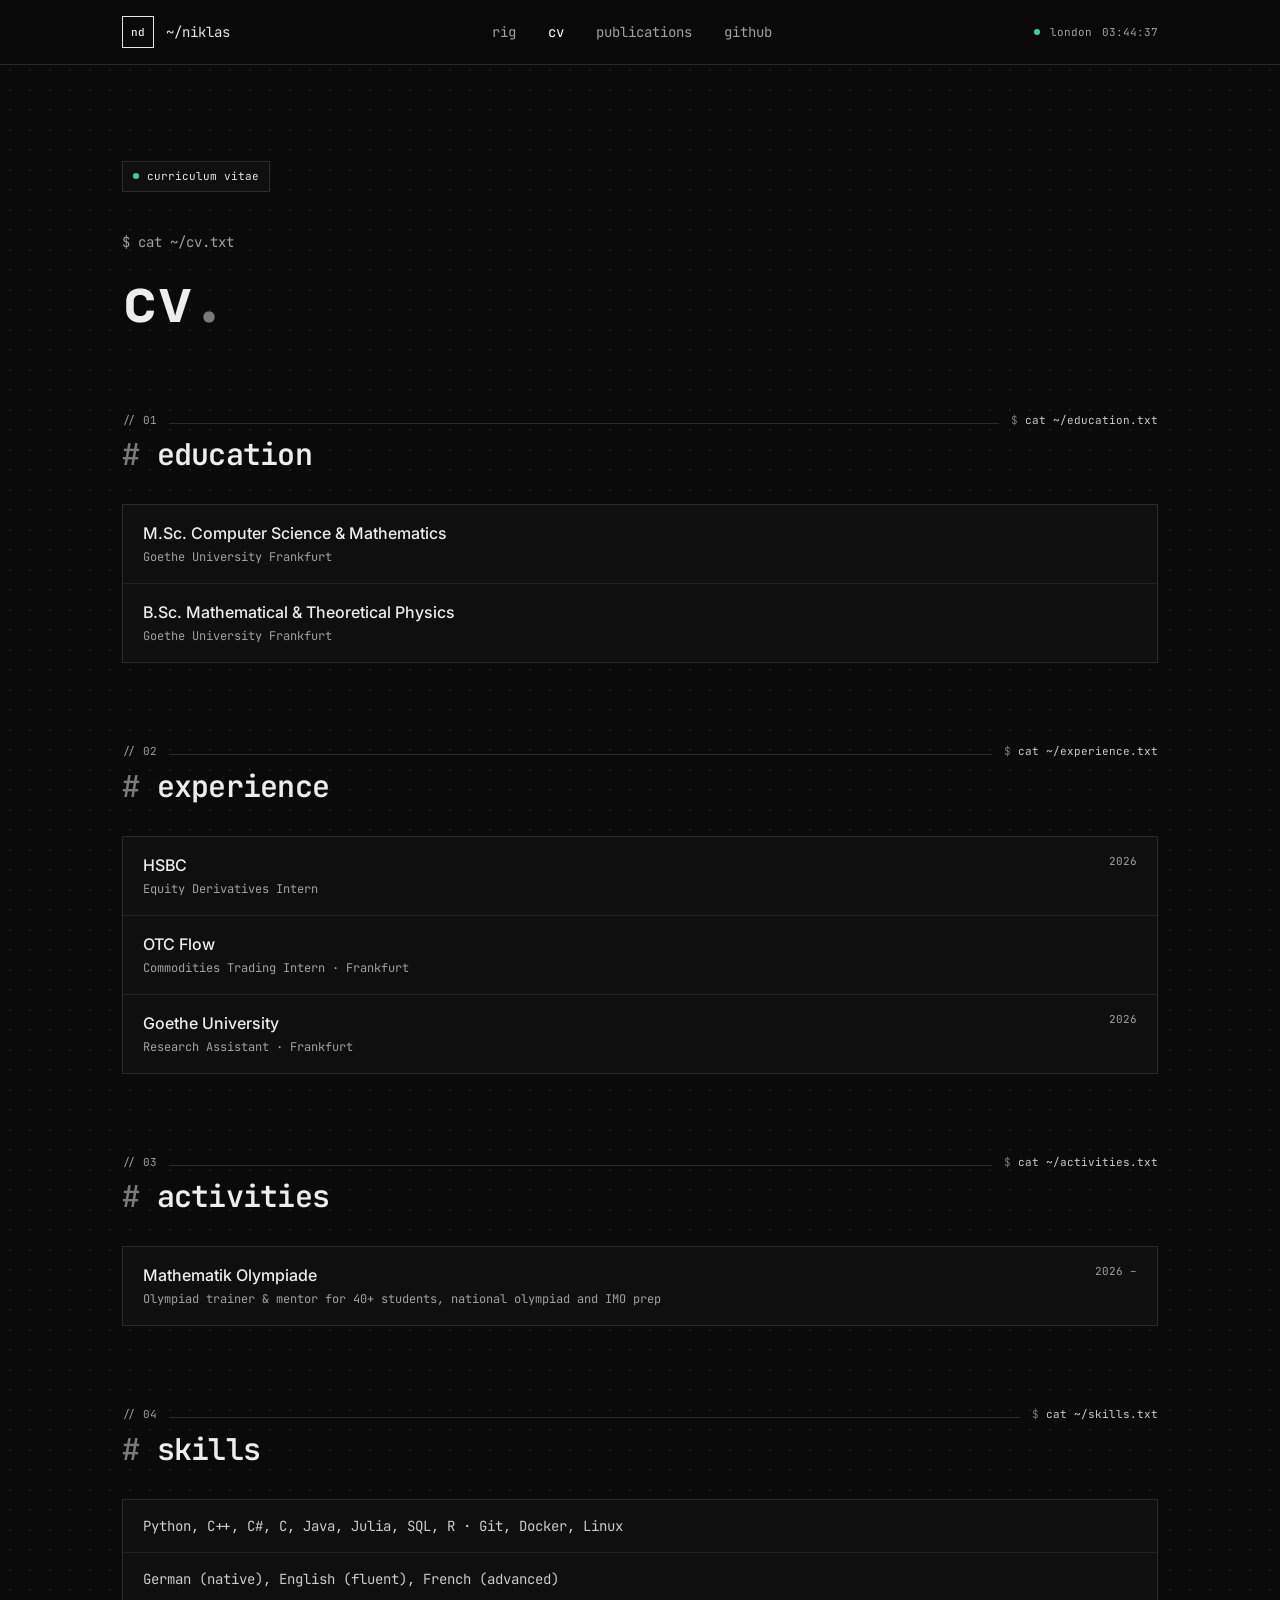
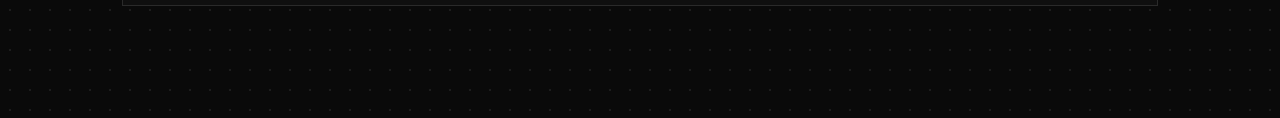
==== commit 49a1e14e: "fix: correct hsbc and otc flow locations" ====
--- a/cv.html
+++ b/cv.html
@@ -66,12 +66,12 @@
       <li>
       <span class="title">HSBC</span>
       <span class="when">2026</span>
-      <span class="meta">Equity Derivatives Intern · Düsseldorf</span>
+      <span class="meta">Equity Derivatives Intern</span>
       </li>
       <li>
       <span class="title">OTC Flow</span>
       <span class="when"></span>
-      <span class="meta">Commodities Trading Intern · Amsterdam</span>
+      <span class="meta">Commodities Trading Intern · Frankfurt</span>
       </li>
       <li>
       <span class="title">Goethe University</span>
